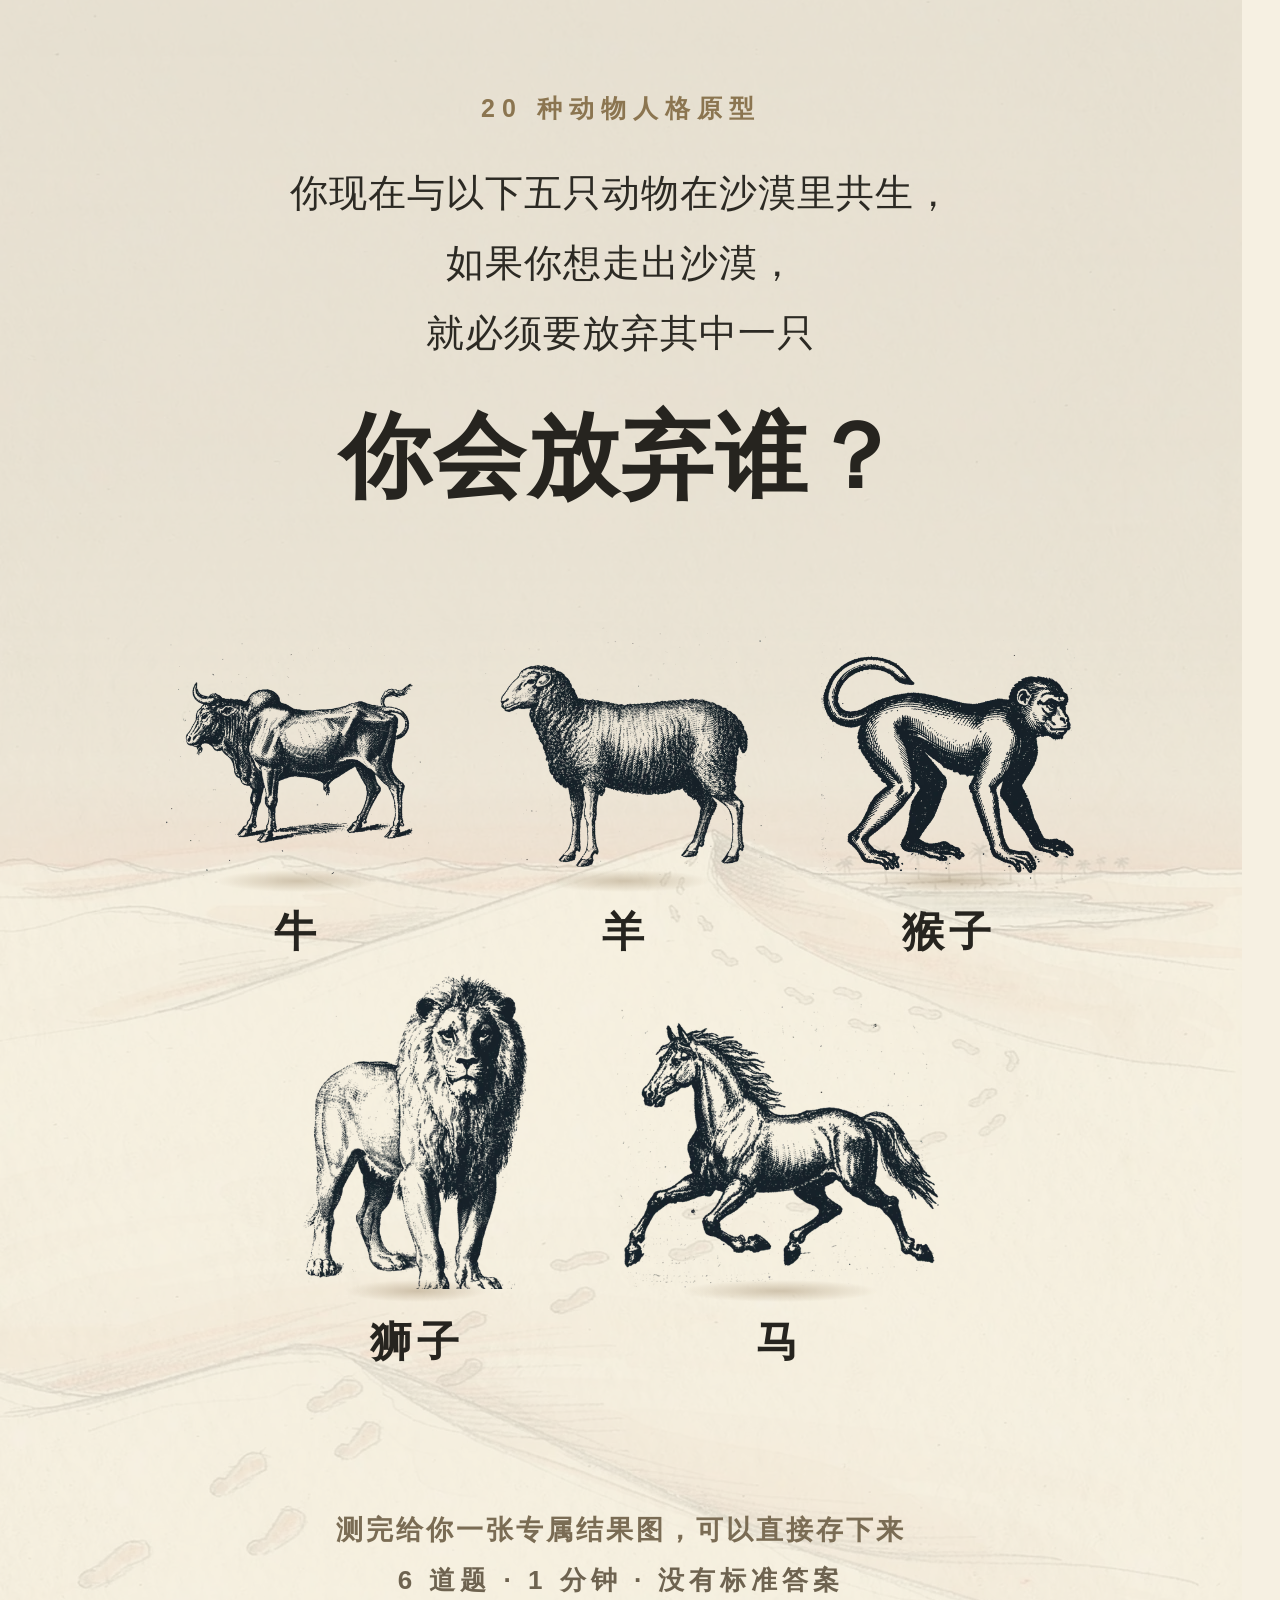
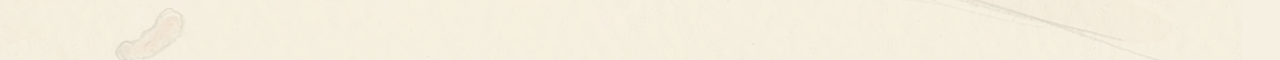
==== cards.html @ 16d73aee "小红书图文：10 张竖版卡片改用铅笔场景图，封面重排 + 文案包 - cards.html：封面改为纸底 + 五只动物两排陈列；2-6 题各配一张场景插画；   结果卡去掉压在动物上的脚注；统一暖纸色" ====
<!DOCTYPE html>
<html lang="zh-CN">
<head>
<meta charset="UTF-8">
<style>
  @page { size: 1242px 1660px; margin: 0; }
  * { margin: 0; padding: 0; box-sizing: border-box; }
  body { width: 1242px; height: 1660px; overflow: hidden;
         font-family: "Microsoft YaHei", "PingFang SC", sans-serif;
         background: #F6F0E2; color: #2C2A24; }
  body::after { content: ''; position: absolute; inset: 0; pointer-events: none; opacity: .28;
    mix-blend-mode: multiply; background-image: url('assets/noise.webp'); background-size: 220px 220px; }
  .card { position: absolute; inset: 0; width: 1242px; height: 1660px; display: none; overflow: hidden; }
  .card.on { display: block; }

  /* 场景图铺满，顶部裁掉一段空天 */
  .scene { position: absolute; inset: 0;
           background-position: center bottom; background-size: 1242px auto; background-repeat: no-repeat; }

  .stage { position: absolute; left: 108px; right: 108px; text-align: center; }
  .chapter { font-size: 25px; letter-spacing: 7px; color: #8B7550; font-weight: 700; }
  .story { font-size: 40px; line-height: 2.0; font-weight: 500; letter-spacing: 1.5px; color: #2C2A24; }
  .story p { margin: 0; }
  .ask { font-size: 90px; font-weight: 700; letter-spacing: 4px; color: #26241F; margin-top: 26px; }
  .hint { font-size: 26px; letter-spacing: 4px; color: #7A6C54; margin-top: 32px; font-weight: 600; }
  .foot { position: absolute; bottom: 62px; left: 0; right: 0; text-align: center;
          font-size: 26px; letter-spacing: 5px; color: #6E6350; font-weight: 600; }

  /* 结果页 */
  .rtag { font-size: 27px; letter-spacing: 8px; color: #8B7550; font-weight: 700; }
  .typeName { font-size: 118px; font-weight: 700; letter-spacing: 14px; color: #26241F; }
  .typeSub { font-size: 30px; letter-spacing: 7px; color: #7A6C54; margin-top: 22px; font-weight: 600; }
  .punch { font-size: 54px; font-weight: 700; line-height: 1.66; letter-spacing: 2px; color: #26241F; }
  .traits { font-size: 28px; letter-spacing: 2px; color: #5F5646; font-weight: 500; }

  /* 封面 */
  .cover-lead { font-size: 38px; line-height: 1.84; font-weight: 500; letter-spacing: 1px; }
  .cover-ask { font-size: 92px; font-weight: 700; letter-spacing: 2px; margin-top: 26px; color: #26241F; }
  .arow { position: absolute; left: 0; right: 0; display: flex; justify-content: center;
          align-items: flex-end; }
  .acell { display: flex; flex-direction: column; align-items: center; }
  .acell img { display: block; mix-blend-mode: multiply; }
  .aname { font-size: 42px; font-weight: 700; letter-spacing: 5px; margin-top: 8px; color: #26241F; }
  .sh { width: 82%; height: 30px; margin-top: -13px;
        background: radial-gradient(50% 50% at 50% 50%, rgba(120,92,54,.30) 0%, rgba(120,92,54,0) 74%); }
</style>
</head>
<body>

<!-- 01 封面 -->
<div class="card" id="c1">
  <div class="scene" style="background-image:url('assets/scenes/cards/footprints.webp'); opacity:.2"></div>
  <div class="stage" style="top:92px">
    <div class="chapter">20 种动物人格原型</div>
    <div class="cover-lead" style="margin-top:34px">你现在与以下五只动物在沙漠里共生，<br>如果你想走出沙漠，<br>就必须要放弃其中一只</div>
    <div class="cover-ask">你会放弃谁？</div>
  </div>

  <div class="arow" style="bottom:700px; gap:52px">
    <div class="acell"><img src="assets/animals/clean/ox.webp"     style="height:248px;"><div class="sh"></div><div class="aname">牛</div></div>
    <div class="acell"><img src="assets/animals/clean/sheep.webp"  style="height:254px;"><div class="sh"></div><div class="aname">羊</div></div>
    <div class="acell"><img src="assets/animals/clean/monkey.webp" style="height:242px;"><div class="sh"></div><div class="aname">猴子</div></div>
  </div>

  <div class="arow" style="bottom:290px; gap:84px">
    <div class="acell"><img src="assets/animals/clean/lion.webp"  style="height:318px;"><div class="sh"></div><div class="aname">狮子</div></div>
    <div class="acell"><img src="assets/animals/clean/horse.webp" style="height:296px;"><div class="sh"></div><div class="aname">马</div></div>
  </div>

  <div style="position:absolute; left:0; right:0; bottom:112px; text-align:center;
              font-size:27px; letter-spacing:3px; color:#7A6C54; font-weight:600">测完给你一张专属结果图，可以直接存下来</div>
  <div class="foot">6 道题 · 1 分钟 · 没有标准答案</div>
</div>

<!-- 02 再放弃一只 -->
<div class="card" id="c2">
  <div class="scene" style="background-image:url('assets/scenes/cards/footprints.webp')"></div>
  <div class="stage" style="top:250px">
    <div class="chapter">第 2 轮 / 共 4 轮</div>
    <div class="story" style="margin-top:44px">
      <p>你与剩下四只动物继续前行，</p>
      <p>走了一段路程后，</p>
      <p>你必须再放弃一只动物，</p>
    </div>
    <div class="ask">你会放弃谁？</div>
    <div class="hint">先在心里选一个，再往下翻</div>
  </div>
</div>

<!-- 03 绿洲干涸 -->
<div class="card" id="c3">
  <div class="scene" style="background-image:url('assets/scenes/cards/dry_well.webp')"></div>
  <div class="stage" style="top:118px">
    <div class="chapter">第 3 轮 / 共 4 轮</div>
    <div class="story" style="margin-top:36px; font-size:34px; line-height:1.92">
      <p>你与剩下三只动物继续前行，</p>
      <p>突然，你们发现了绿洲。</p>
      <p>但是，水已经干涸。</p>
      <p>这时，你又必须放弃一只。</p>
    </div>
    <div class="ask" style="font-size:82px; margin-top:20px">你会放弃谁？</div>
    <div class="hint">还剩三只</div>
  </div>
</div>

<!-- 04 只能带一只走 -->
<div class="card" id="c4">
  <div class="scene" style="background-image:url('assets/scenes/cards/two_dune.webp')"></div>
  <div class="stage" style="top:158px">
    <div class="chapter">第 4 轮 / 共 4 轮</div>
    <div class="story" style="margin-top:40px; font-size:40px; line-height:1.94">
      <p>你与剩下两只动物继续前行，</p>
      <p>在走出沙漠前，</p>
      <p>你只能带一只动物离开沙漠，</p>
      <p>最后</p>
    </div>
    <div class="ask" style="font-size:80px; margin-top:16px; line-height:1.38">你会选择谁？<br>又会放弃谁？</div>
  </div>
</div>

<!-- 05 递水 -->
<div class="card" id="c5">
  <div class="scene" style="background-image:url('assets/scenes/cards/water_empty.webp')"></div>
  <div class="stage" style="top:120px">
    <div class="chapter">还差两道题 · 这题不计分</div>
    <div class="story" style="margin-top:40px; font-size:39px; line-height:1.95">
      <p>走出沙漠的那一刻，你忽然想到：</p>
      <p>如果当初下一场雨，五只都能活下来。</p>
    </div>
    <div class="ask" style="font-size:84px; margin-top:30px">你最想先把水递给谁？</div>
  </div>
</div>

<!-- 06 回望 -->
<div class="card" id="c6">
  <div class="scene" style="background-image:url('assets/scenes/cards/look_back.webp')"></div>
  <div class="stage" style="top:196px">
    <div class="chapter">最后一题</div>
    <div class="story" style="margin-top:52px; font-size:44px; line-height:2.06">
      <p>走出沙漠之后，</p>
      <p>你回头看了一眼。</p>
    </div>
    <div class="ask" style="font-size:82px; margin-top:34px">最舍不得的是谁？</div>
    <div class="hint">答完就出结果</div>
  </div>
</div>

<!-- 07 结果：狮·马 -->
<div class="card" id="c7">
  <div class="scene" style="background-image:url('assets/scenes/cards/lion_horse.webp')"></div>
  <div class="stage" style="top:170px">
    <div class="rtag">20 种动物人格 · 测出来是这个</div>
    <div class="typeName" style="margin-top:44px">狮 · 马</div>
    <div class="typeSub">掌控为主 · 奔跑为底</div>
    <div class="punch" style="margin-top:64px">你不是不合群，<br>你是受不了被安排。</div>
    <div class="traits" style="margin-top:52px">天生扛事 · 讨厌被安排 · 越没人管越靠谱</div>
  </div>
</div>

<!-- 08 结果：牛·羊 -->
<div class="card" id="c8">
  <div class="scene" style="background-image:url('assets/scenes/cards/ox_sheep.webp')"></div>
  <div class="stage" style="top:140px">
    <div class="rtag">20 种动物人格 · 测出来是这个</div>
    <div class="typeName" style="margin-top:44px">牛 · 羊</div>
    <div class="typeSub">实干为主 · 守护为底</div>
    <div class="punch" style="margin-top:44px">你从不拒绝，<br>所以没人问你要不要。</div>
    <div class="traits" style="margin-top:34px">从不拒绝 · 记得所有人的口味 · 累了也不说</div>
  </div>
</div>

<!-- 09 结果：羊·猴 -->
<div class="card" id="c9">
  <div class="scene" style="background-image:url('assets/scenes/cards/sheep_monkey.webp')"></div>
  <div class="stage" style="top:170px">
    <div class="rtag">20 种动物人格 · 测出来是这个</div>
    <div class="typeName" style="margin-top:44px">羊 · 猴</div>
    <div class="typeSub">守护为主 · 机敏为底</div>
    <div class="punch" style="margin-top:64px">你在人群里最热闹，<br>回家最空。</div>
    <div class="traits" style="margin-top:52px">场面上最熟 · 回家最空 · 报喜不报忧</div>
  </div>
</div>

<!-- 10 结尾 -->
<div class="card" id="c10">
  <div class="scene" style="background-image:url('assets/scenes/cards/five_walk.webp')"></div>
  <div class="stage" style="top:196px">
    <div class="chapter">沙漠走完了</div>
    <div class="ask" style="font-size:90px; margin-top:44px; line-height:1.44">20 种动物人格<br>你是哪一种</div>
    <div class="story" style="margin-top:46px; font-size:33px; line-height:1.9; font-weight:400">
      <p>六道题，没有标准答案。</p>
      <p>但你的每一次放弃，</p>
      <p>都在暴露你在乎什么。</p>
    </div>
  </div>
  <div class="foot">评论区告诉我：你第 1 轮放弃了谁</div>
</div>

<script>
  var n = (location.hash || '#1').slice(1);
  var el = document.getElementById(n.charAt(0) === 'c' ? n : 'c' + n);
  if (el) el.classList.add('on');
</script>
</body>
</html>
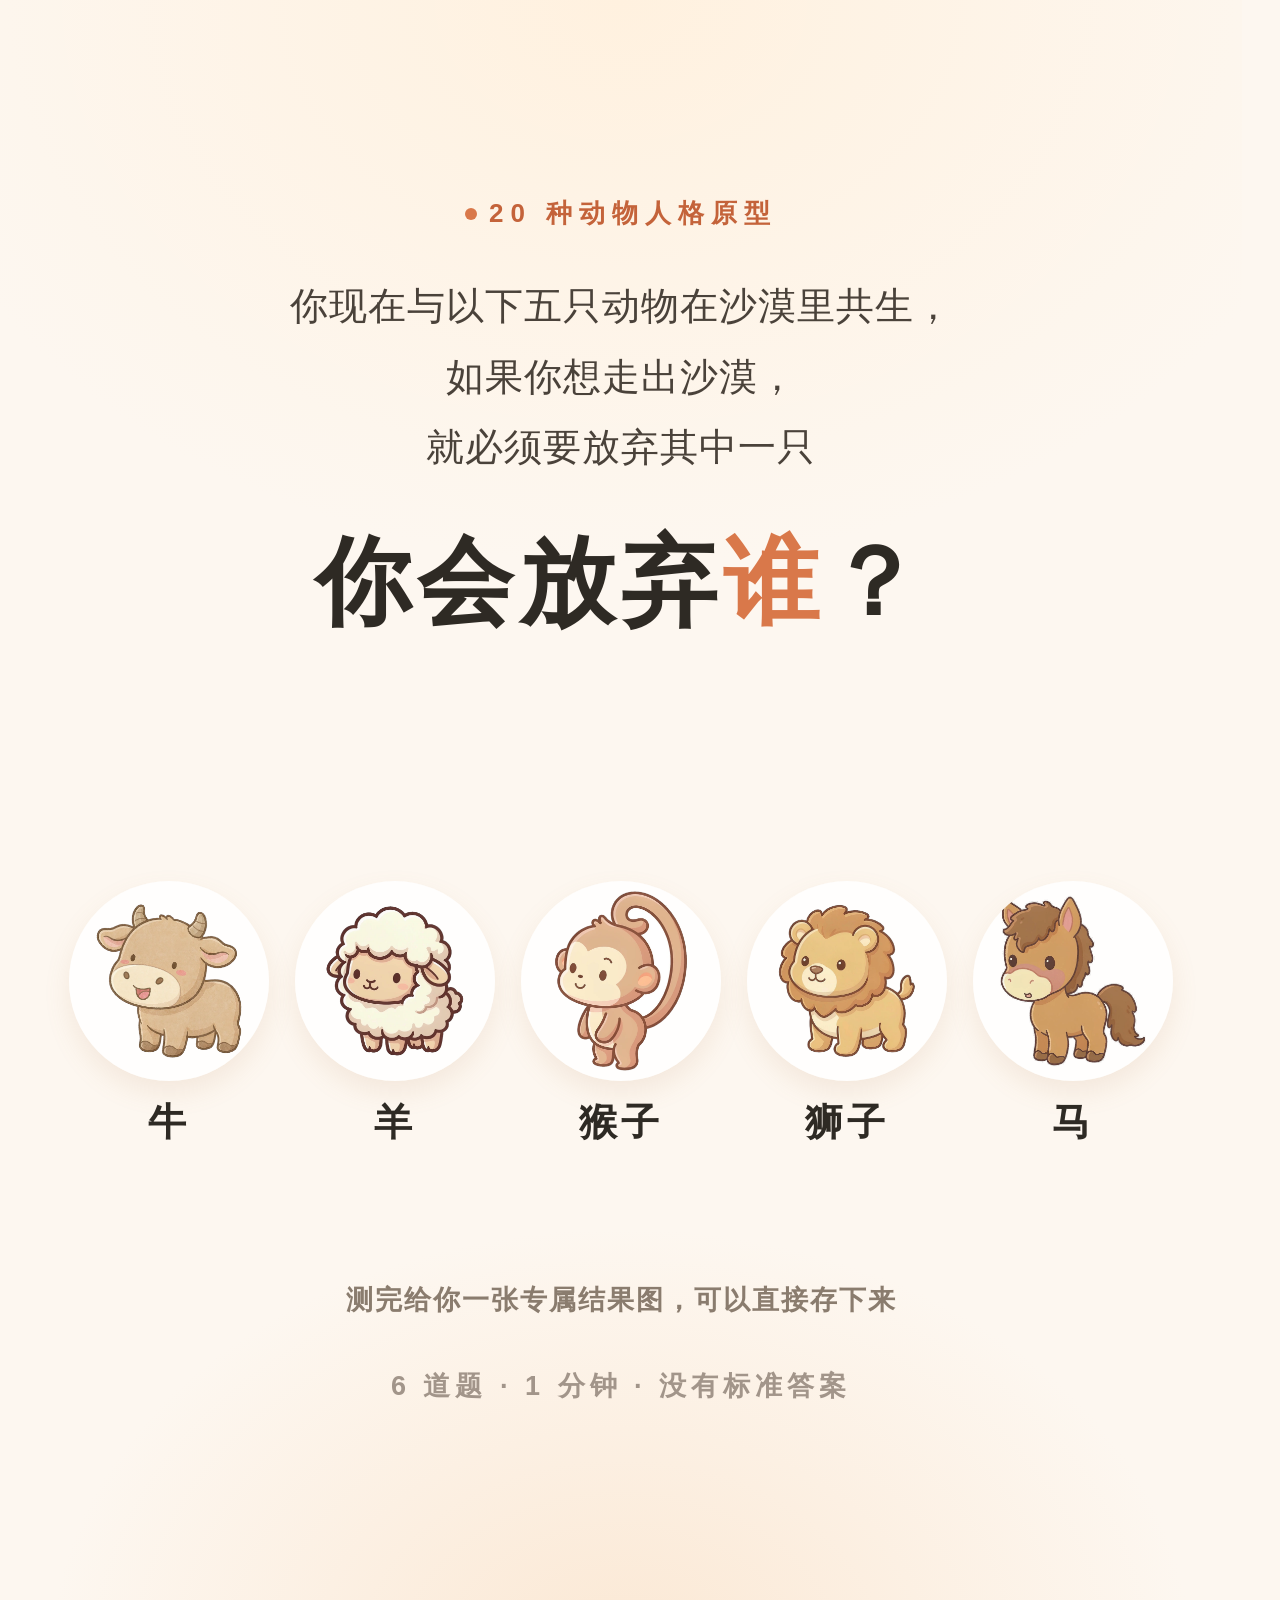
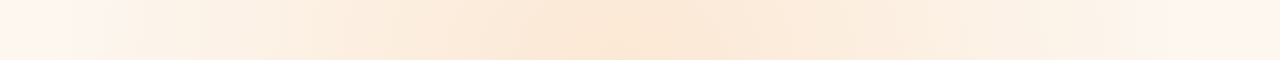
==== commit 80f31421: "小红书图文统一为 Q 版：奶油底 + 白卡 + 陶土橙，场景换成扁平插画 - cards.html 整套重做：与网站同一套设计语言（#FDF7F0 奶油底、白色圆角卡、   #D9784A 陶土橙、橙" ====
--- a/cards.html
+++ b/cards.html
@@ -3,197 +3,276 @@
 <head>
 <meta charset="UTF-8">
 <style>
+  /* 与站点同一套视觉：奶油底 / 白圆角卡 / 陶土橙 / 暖灰文字 */
   @page { size: 1242px 1660px; margin: 0; }
   * { margin: 0; padding: 0; box-sizing: border-box; }
-  body { width: 1242px; height: 1660px; overflow: hidden;
-         font-family: "Microsoft YaHei", "PingFang SC", sans-serif;
-         background: #F6F0E2; color: #2C2A24; }
-  body::after { content: ''; position: absolute; inset: 0; pointer-events: none; opacity: .28;
-    mix-blend-mode: multiply; background-image: url('assets/noise.webp'); background-size: 220px 220px; }
-  .card { position: absolute; inset: 0; width: 1242px; height: 1660px; display: none; overflow: hidden; }
-  .card.on { display: block; }
-
-  /* 场景图铺满，顶部裁掉一段空天 */
-  .scene { position: absolute; inset: 0;
-           background-position: center bottom; background-size: 1242px auto; background-repeat: no-repeat; }
-
-  .stage { position: absolute; left: 108px; right: 108px; text-align: center; }
-  .chapter { font-size: 25px; letter-spacing: 7px; color: #8B7550; font-weight: 700; }
-  .story { font-size: 40px; line-height: 2.0; font-weight: 500; letter-spacing: 1.5px; color: #2C2A24; }
-  .story p { margin: 0; }
-  .ask { font-size: 90px; font-weight: 700; letter-spacing: 4px; color: #26241F; margin-top: 26px; }
-  .hint { font-size: 26px; letter-spacing: 4px; color: #7A6C54; margin-top: 32px; font-weight: 600; }
-  .foot { position: absolute; bottom: 62px; left: 0; right: 0; text-align: center;
-          font-size: 26px; letter-spacing: 5px; color: #6E6350; font-weight: 600; }
-
-  /* 结果页 */
-  .rtag { font-size: 27px; letter-spacing: 8px; color: #8B7550; font-weight: 700; }
-  .typeName { font-size: 118px; font-weight: 700; letter-spacing: 14px; color: #26241F; }
-  .typeSub { font-size: 30px; letter-spacing: 7px; color: #7A6C54; margin-top: 22px; font-weight: 600; }
-  .punch { font-size: 54px; font-weight: 700; line-height: 1.66; letter-spacing: 2px; color: #26241F; }
-  .traits { font-size: 28px; letter-spacing: 2px; color: #5F5646; font-weight: 500; }
-
-  /* 封面 */
-  .cover-lead { font-size: 38px; line-height: 1.84; font-weight: 500; letter-spacing: 1px; }
-  .cover-ask { font-size: 92px; font-weight: 700; letter-spacing: 2px; margin-top: 26px; color: #26241F; }
-  .arow { position: absolute; left: 0; right: 0; display: flex; justify-content: center;
-          align-items: flex-end; }
-  .acell { display: flex; flex-direction: column; align-items: center; }
-  .acell img { display: block; mix-blend-mode: multiply; }
-  .aname { font-size: 42px; font-weight: 700; letter-spacing: 5px; margin-top: 8px; color: #26241F; }
-  .sh { width: 82%; height: 30px; margin-top: -13px;
-        background: radial-gradient(50% 50% at 50% 50%, rgba(120,92,54,.30) 0%, rgba(120,92,54,0) 74%); }
+  :root {
+    --cream:#FDF7F0; --card:#FFFFFF; --ink:#3A342D; --ink2:#6E6358; --ink3:#A2958A;
+    --orange:#D9784A; --orange-d:#C4633A; --orange-soft:#FCEEE2; --line:#F2E6D9;
+    --shadow:0 18px 44px rgba(184,137,96,.16);
+    --sans:"Microsoft YaHei","PingFang SC",sans-serif;
+  }
+  body { width:1242px; height:1660px; overflow:hidden; background:#FDF7F0;
+         font-family:var(--sans); color:#3A342D; -webkit-font-smoothing:antialiased; }
+
+  .card { position:absolute; inset:0; width:1242px; height:1660px; display:none; overflow:hidden; }
+  .card.on { display:block; }
+
+  /* 场景铺满，底部对齐（插画下方是沙丘，上方是空天） */
+  .scene { position:absolute; inset:0; background-position:center top;
+           background-size:1242px auto; background-repeat:no-repeat; }
+  /* 封面用的顶部暖光 */
+  .glow { position:absolute; inset:0;
+          background:
+            radial-gradient(60% 34% at 50% 0%, #FFF1DF 0%, rgba(255,241,223,0) 100%),
+            radial-gradient(46% 26% at 50% 100%, #FBE8D4 0%, rgba(251,232,212,0) 100%); }
+
+  /* 极淡的奶油罩，压住插画细节，让文字更干净 */
+  .veil { position:absolute; inset:0;
+          background:linear-gradient(180deg, rgba(253,247,240,.55) 0%, rgba(253,247,240,.10) 42%, rgba(253,247,240,0) 62%); }
+
+  /* 通用文字块 */
+  .stage { position:absolute; left:96px; right:96px; text-align:center; }
+
+  .tag { display:inline-flex; align-items:center; gap:12px;
+         font-size:26px; font-weight:700; letter-spacing:7px; color:#C4633A; }
+  .tag::before { content:''; width:12px; height:12px; border-radius:50%; background:#D9784A; }
+
+  .story { font-size:40px; line-height:1.98; font-weight:500; letter-spacing:1.2px; color:#3A342D; }
+  .story p { margin:0; }
+  .ask { font-size:92px; font-weight:800; letter-spacing:3px; color:#2E2A24; line-height:1.28; }
+  .hint { font-size:27px; letter-spacing:4px; color:#8A7C6E; font-weight:600; }
+
+  /* 白卡 */
+  .paper { position:absolute; left:84px; right:84px;
+           background:#FFFFFF; border-radius:48px;
+           box-shadow:0 20px 50px rgba(170,124,84,.14);
+           padding:66px 62px 62px; text-align:center; }
+  .paper .divider { width:96px; height:6px; border-radius:6px; background:#F4D9C4;
+                    margin:0 auto 40px; }
+
+  .foot { position:absolute; bottom:66px; left:0; right:0; text-align:center;
+          font-size:27px; letter-spacing:5px; color:#7C6E60; font-weight:600; }
+  .foot span { display:inline-block; padding:15px 34px; border-radius:100px;
+               background:rgba(253,247,240,.86); box-shadow:0 6px 18px rgba(170,124,84,.10); }
+
+  /* ---------- 封面 ---------- */
+  .c-title { font-size:96px; font-weight:800; letter-spacing:6px; color:#2E2A24; }
+  .c-title em { font-style:normal; color:#D9784A; }
+  .c-lead { font-size:38px; line-height:1.86; font-weight:500; letter-spacing:1px; color:#4A423A; }
+  .arow { position:absolute; left:0; right:0; display:flex; justify-content:center; align-items:flex-end; }
+  .acell { display:flex; flex-direction:column; align-items:center; }
+  .acell .disc { width:200px; height:200px; border-radius:50%;
+                 background:rgba(255,255,255,.85);
+                 box-shadow:0 12px 26px rgba(184,137,96,.13);
+                 display:flex; align-items:center; justify-content:center; overflow:hidden; }
+  .acell .disc img { width:100%; height:100%; object-fit:contain; padding:4px; }
+  .aname { font-size:38px; font-weight:700; letter-spacing:4px; margin-top:16px; color:#2E2A24; }
+  .c-note { font-size:27px; letter-spacing:2px; color:#8A7C6E; font-weight:600; }
+
+  /* ---------- 结果 ---------- */
+  .rtag { font-size:27px; font-weight:700; letter-spacing:8px; color:#C4633A; }
+  .typeName { font-size:132px; font-weight:800; letter-spacing:14px; color:#2E2A24; line-height:1.16; }
+  .typeName em { font-style:normal; color:#E08A5C; }
+  .typeSub { font-size:30px; letter-spacing:6px; color:#8A7C6E; margin-top:20px; font-weight:600; }
+  .punch { font-size:56px; font-weight:800; line-height:1.62; letter-spacing:1px; color:#2E2A24; }
+  .traits { font-size:28px; letter-spacing:2px; color:#6E6358; font-weight:500; }
+  .duo { display:flex; justify-content:center; align-items:flex-end; gap:44px; }
+  .duo .disc { width:250px; height:250px; border-radius:50%;
+               background:#FCEEE2; display:flex; align-items:center; justify-content:center; overflow:hidden; }
+  .duo .disc img { width:100%; height:100%; object-fit:contain; padding:4px; }
+  .duo .nm { font-size:30px; font-weight:700; letter-spacing:3px; margin-top:12px; color:#6E6358; text-align:center; }
 </style>
 </head>
 <body>
 
 <!-- 01 封面 -->
 <div class="card" id="c1">
-  <div class="scene" style="background-image:url('assets/scenes/cards/footprints.webp'); opacity:.2"></div>
-  <div class="stage" style="top:92px">
-    <div class="chapter">20 种动物人格原型</div>
-    <div class="cover-lead" style="margin-top:34px">你现在与以下五只动物在沙漠里共生，<br>如果你想走出沙漠，<br>就必须要放弃其中一只</div>
-    <div class="cover-ask">你会放弃谁？</div>
-  </div>
-
-  <div class="arow" style="bottom:700px; gap:52px">
-    <div class="acell"><img src="assets/animals/clean/ox.webp"     style="height:248px;"><div class="sh"></div><div class="aname">牛</div></div>
-    <div class="acell"><img src="assets/animals/clean/sheep.webp"  style="height:254px;"><div class="sh"></div><div class="aname">羊</div></div>
-    <div class="acell"><img src="assets/animals/clean/monkey.webp" style="height:242px;"><div class="sh"></div><div class="aname">猴子</div></div>
-  </div>
-
-  <div class="arow" style="bottom:290px; gap:84px">
-    <div class="acell"><img src="assets/animals/clean/lion.webp"  style="height:318px;"><div class="sh"></div><div class="aname">狮子</div></div>
-    <div class="acell"><img src="assets/animals/clean/horse.webp" style="height:296px;"><div class="sh"></div><div class="aname">马</div></div>
-  </div>
-
-  <div style="position:absolute; left:0; right:0; bottom:112px; text-align:center;
-              font-size:27px; letter-spacing:3px; color:#7A6C54; font-weight:600">测完给你一张专属结果图，可以直接存下来</div>
-  <div class="foot">6 道题 · 1 分钟 · 没有标准答案</div>
+  <div class="glow"></div>
+
+  <div class="stage" style="top:196px">
+    <div class="tag">20 种动物人格原型</div>
+    <div class="c-lead" style="margin-top:40px">你现在与以下五只动物在沙漠里共生，<br>如果你想走出沙漠，<br>就必须要放弃其中一只</div>
+    <div class="c-title" style="margin-top:36px">你会放弃<em>谁</em>？</div>
+  </div>
+
+  <div class="arow" style="bottom:512px; gap:26px">
+    <div class="acell"><div class="disc"><img src="assets/animals/cute/ox.webp"></div><div class="aname">牛</div></div>
+    <div class="acell"><div class="disc"><img src="assets/animals/cute/sheep.webp"></div><div class="aname">羊</div></div>
+    <div class="acell"><div class="disc"><img src="assets/animals/cute/monkey.webp"></div><div class="aname">猴子</div></div>
+    <div class="acell"><div class="disc"><img src="assets/animals/cute/lion.webp"></div><div class="aname">狮子</div></div>
+    <div class="acell"><div class="disc"><img src="assets/animals/cute/horse.webp"></div><div class="aname">马</div></div>
+  </div>
+
+  <div style="position:absolute; left:0; right:0; bottom:342px; text-align:center" class="c-note">
+    测完给你一张专属结果图，可以直接存下来
+  </div>
+  <div style="position:absolute; left:0; right:0; bottom:256px; text-align:center;
+              font-size:27px; letter-spacing:5px; color:#A2958A; font-weight:600">
+    6 道题 · 1 分钟 · 没有标准答案
+  </div>
 </div>
 
 <!-- 02 再放弃一只 -->
 <div class="card" id="c2">
-  <div class="scene" style="background-image:url('assets/scenes/cards/footprints.webp')"></div>
-  <div class="stage" style="top:250px">
-    <div class="chapter">第 2 轮 / 共 4 轮</div>
-    <div class="story" style="margin-top:44px">
+  <div class="scene" style="background-image:url('assets/scenes/cute/footprints.webp')"></div>
+  <div class="veil"></div>
+  <div class="stage" style="top:120px">
+    <div class="tag">第 2 轮 / 共 4 轮</div>
+  </div>
+  <div class="paper" style="top:214px">
+    <div class="divider"></div>
+    <div class="story">
       <p>你与剩下四只动物继续前行，</p>
       <p>走了一段路程后，</p>
       <p>你必须再放弃一只动物，</p>
     </div>
-    <div class="ask">你会放弃谁？</div>
-    <div class="hint">先在心里选一个，再往下翻</div>
+    <div class="ask" style="margin-top:44px">你会放弃谁？</div>
+    <div class="hint" style="margin-top:34px">先在心里选一个，再往下翻</div>
   </div>
 </div>
 
 <!-- 03 绿洲干涸 -->
 <div class="card" id="c3">
-  <div class="scene" style="background-image:url('assets/scenes/cards/dry_well.webp')"></div>
-  <div class="stage" style="top:118px">
-    <div class="chapter">第 3 轮 / 共 4 轮</div>
-    <div class="story" style="margin-top:36px; font-size:34px; line-height:1.92">
+  <div class="scene" style="background-image:url('assets/scenes/cute/dry_well.webp'); background-position:center 40px"></div>
+  <div class="veil"></div>
+  <div class="stage" style="top:120px">
+    <div class="tag">第 3 轮 / 共 4 轮</div>
+  </div>
+  <div class="paper" style="top:214px">
+    <div class="divider"></div>
+    <div class="story" style="font-size:38px">
       <p>你与剩下三只动物继续前行，</p>
       <p>突然，你们发现了绿洲。</p>
       <p>但是，水已经干涸。</p>
       <p>这时，你又必须放弃一只。</p>
     </div>
-    <div class="ask" style="font-size:82px; margin-top:20px">你会放弃谁？</div>
-    <div class="hint">还剩三只</div>
+    <div class="ask" style="font-size:84px; margin-top:36px">你会放弃谁？</div>
+    <div class="hint" style="margin-top:30px">还剩三只</div>
   </div>
 </div>
 
 <!-- 04 只能带一只走 -->
 <div class="card" id="c4">
-  <div class="scene" style="background-image:url('assets/scenes/cards/two_dune.webp')"></div>
-  <div class="stage" style="top:158px">
-    <div class="chapter">第 4 轮 / 共 4 轮</div>
-    <div class="story" style="margin-top:40px; font-size:40px; line-height:1.94">
+  <div class="scene" style="background-image:url('assets/scenes/cute/two_dune.webp')"></div>
+  <div class="veil"></div>
+  <div class="stage" style="top:120px">
+    <div class="tag">第 4 轮 / 共 4 轮</div>
+  </div>
+  <div class="paper" style="top:214px">
+    <div class="divider"></div>
+    <div class="story">
       <p>你与剩下两只动物继续前行，</p>
       <p>在走出沙漠前，</p>
-      <p>你只能带一只动物离开沙漠，</p>
-      <p>最后</p>
-    </div>
-    <div class="ask" style="font-size:80px; margin-top:16px; line-height:1.38">你会选择谁？<br>又会放弃谁？</div>
+      <p>你只能带一只动物离开沙漠。</p>
+    </div>
+    <div class="ask" style="font-size:80px; margin-top:38px">你会选择谁？<br>又会放弃谁？</div>
   </div>
 </div>
 
 <!-- 05 递水 -->
 <div class="card" id="c5">
-  <div class="scene" style="background-image:url('assets/scenes/cards/water_empty.webp')"></div>
-  <div class="stage" style="top:120px">
-    <div class="chapter">还差两道题 · 这题不计分</div>
-    <div class="story" style="margin-top:40px; font-size:39px; line-height:1.95">
+  <div class="scene" style="background-image:url('assets/scenes/cute/water_empty.webp')"></div>
+  <div class="veil"></div>
+  <div class="stage" style="top:120px">
+    <div class="tag" style="letter-spacing:5px">还差两道题 · 这题不计分</div>
+  </div>
+  <div class="paper" style="top:230px">
+    <div class="divider"></div>
+    <div class="story" style="font-size:40px">
       <p>走出沙漠的那一刻，你忽然想到：</p>
       <p>如果当初下一场雨，五只都能活下来。</p>
     </div>
-    <div class="ask" style="font-size:84px; margin-top:30px">你最想先把水递给谁？</div>
+    <div class="ask" style="font-size:82px; margin-top:40px">你最想先把水<br>递给谁？</div>
   </div>
 </div>
 
 <!-- 06 回望 -->
 <div class="card" id="c6">
-  <div class="scene" style="background-image:url('assets/scenes/cards/look_back.webp')"></div>
-  <div class="stage" style="top:196px">
-    <div class="chapter">最后一题</div>
-    <div class="story" style="margin-top:52px; font-size:44px; line-height:2.06">
+  <div class="scene" style="background-image:url('assets/scenes/cute/look_back.webp')"></div>
+  <div class="veil"></div>
+  <div class="stage" style="top:120px">
+    <div class="tag">最后一题</div>
+  </div>
+  <div class="paper" style="top:250px">
+    <div class="divider"></div>
+    <div class="story" style="font-size:44px; line-height:2.06">
       <p>走出沙漠之后，</p>
       <p>你回头看了一眼。</p>
     </div>
-    <div class="ask" style="font-size:82px; margin-top:34px">最舍不得的是谁？</div>
-    <div class="hint">答完就出结果</div>
+    <div class="ask" style="font-size:82px; margin-top:40px">最舍不得的是谁？</div>
+    <div class="hint" style="margin-top:32px">答完就出结果</div>
   </div>
 </div>
 
 <!-- 07 结果：狮·马 -->
 <div class="card" id="c7">
-  <div class="scene" style="background-image:url('assets/scenes/cards/lion_horse.webp')"></div>
-  <div class="stage" style="top:170px">
+  <div class="scene" style="background-image:url('assets/scenes/cute/five_walk.webp')"></div>
+  <div class="veil"></div>
+  <div class="paper" style="top:150px">
     <div class="rtag">20 种动物人格 · 测出来是这个</div>
-    <div class="typeName" style="margin-top:44px">狮 · 马</div>
+    <div class="duo" style="margin-top:44px">
+      <div><div class="disc"><img src="assets/animals/cute/lion.webp"></div></div>
+      <div><div class="disc"><img src="assets/animals/cute/horse.webp"></div></div>
+    </div>
+    <div class="typeName" style="margin-top:34px; font-size:112px">狮<em>·</em>马</div>
     <div class="typeSub">掌控为主 · 奔跑为底</div>
-    <div class="punch" style="margin-top:64px">你不是不合群，<br>你是受不了被安排。</div>
-    <div class="traits" style="margin-top:52px">天生扛事 · 讨厌被安排 · 越没人管越靠谱</div>
+    <div class="punch" style="margin-top:52px">你不是不合群，<br>你是受不了被安排。</div>
+    <div class="traits" style="margin-top:44px">天生扛事 · 讨厌被安排 · 越没人管越靠谱</div>
   </div>
 </div>
 
 <!-- 08 结果：牛·羊 -->
 <div class="card" id="c8">
-  <div class="scene" style="background-image:url('assets/scenes/cards/ox_sheep.webp')"></div>
-  <div class="stage" style="top:140px">
+  <div class="scene" style="background-image:url('assets/scenes/cute/five_walk.webp')"></div>
+  <div class="veil"></div>
+  <div class="paper" style="top:150px">
     <div class="rtag">20 种动物人格 · 测出来是这个</div>
-    <div class="typeName" style="margin-top:44px">牛 · 羊</div>
+    <div class="duo" style="margin-top:44px">
+      <div><div class="disc"><img src="assets/animals/cute/ox.webp"></div></div>
+      <div><div class="disc"><img src="assets/animals/cute/sheep.webp"></div></div>
+    </div>
+    <div class="typeName" style="margin-top:34px; font-size:112px">牛<em>·</em>羊</div>
     <div class="typeSub">实干为主 · 守护为底</div>
-    <div class="punch" style="margin-top:44px">你从不拒绝，<br>所以没人问你要不要。</div>
-    <div class="traits" style="margin-top:34px">从不拒绝 · 记得所有人的口味 · 累了也不说</div>
+    <div class="punch" style="margin-top:52px">你从不拒绝，<br>所以没人问你要不要。</div>
+    <div class="traits" style="margin-top:44px">从不拒绝 · 记得所有人的口味 · 累了也不说</div>
   </div>
 </div>
 
 <!-- 09 结果：羊·猴 -->
 <div class="card" id="c9">
-  <div class="scene" style="background-image:url('assets/scenes/cards/sheep_monkey.webp')"></div>
-  <div class="stage" style="top:170px">
+  <div class="scene" style="background-image:url('assets/scenes/cute/five_walk.webp')"></div>
+  <div class="veil"></div>
+  <div class="paper" style="top:150px">
     <div class="rtag">20 种动物人格 · 测出来是这个</div>
-    <div class="typeName" style="margin-top:44px">羊 · 猴</div>
+    <div class="duo" style="margin-top:44px">
+      <div><div class="disc"><img src="assets/animals/cute/sheep.webp"></div></div>
+      <div><div class="disc"><img src="assets/animals/cute/monkey.webp"></div></div>
+    </div>
+    <div class="typeName" style="margin-top:34px; font-size:112px">羊<em>·</em>猴</div>
     <div class="typeSub">守护为主 · 机敏为底</div>
-    <div class="punch" style="margin-top:64px">你在人群里最热闹，<br>回家最空。</div>
-    <div class="traits" style="margin-top:52px">场面上最熟 · 回家最空 · 报喜不报忧</div>
+    <div class="punch" style="margin-top:52px">你在人群里最热闹，<br>回家最空。</div>
+    <div class="traits" style="margin-top:44px">场面上最熟 · 回家最空 · 报喜不报忧</div>
   </div>
 </div>
 
 <!-- 10 结尾 -->
 <div class="card" id="c10">
-  <div class="scene" style="background-image:url('assets/scenes/cards/five_walk.webp')"></div>
-  <div class="stage" style="top:196px">
-    <div class="chapter">沙漠走完了</div>
-    <div class="ask" style="font-size:90px; margin-top:44px; line-height:1.44">20 种动物人格<br>你是哪一种</div>
-    <div class="story" style="margin-top:46px; font-size:33px; line-height:1.9; font-weight:400">
+  <div class="scene" style="background-image:url('assets/scenes/cute/footprints.webp')"></div>
+  <div class="veil"></div>
+  <div class="stage" style="top:130px">
+    <div class="tag">沙漠走完了</div>
+  </div>
+  <div class="paper" style="top:230px">
+    <div class="divider"></div>
+    <div class="ask" style="font-size:88px; line-height:1.44">20 种动物人格<br>你是哪一种</div>
+    <div class="story" style="margin-top:48px; font-size:34px; line-height:1.9; font-weight:400; color:#6E6358">
       <p>六道题，没有标准答案。</p>
       <p>但你的每一次放弃，</p>
       <p>都在暴露你在乎什么。</p>
     </div>
   </div>
-  <div class="foot">评论区告诉我：你第 1 轮放弃了谁</div>
+  <div class="foot"><span>评论区告诉我：你第 1 轮放弃了谁</span></div>
 </div>
 
 <script>
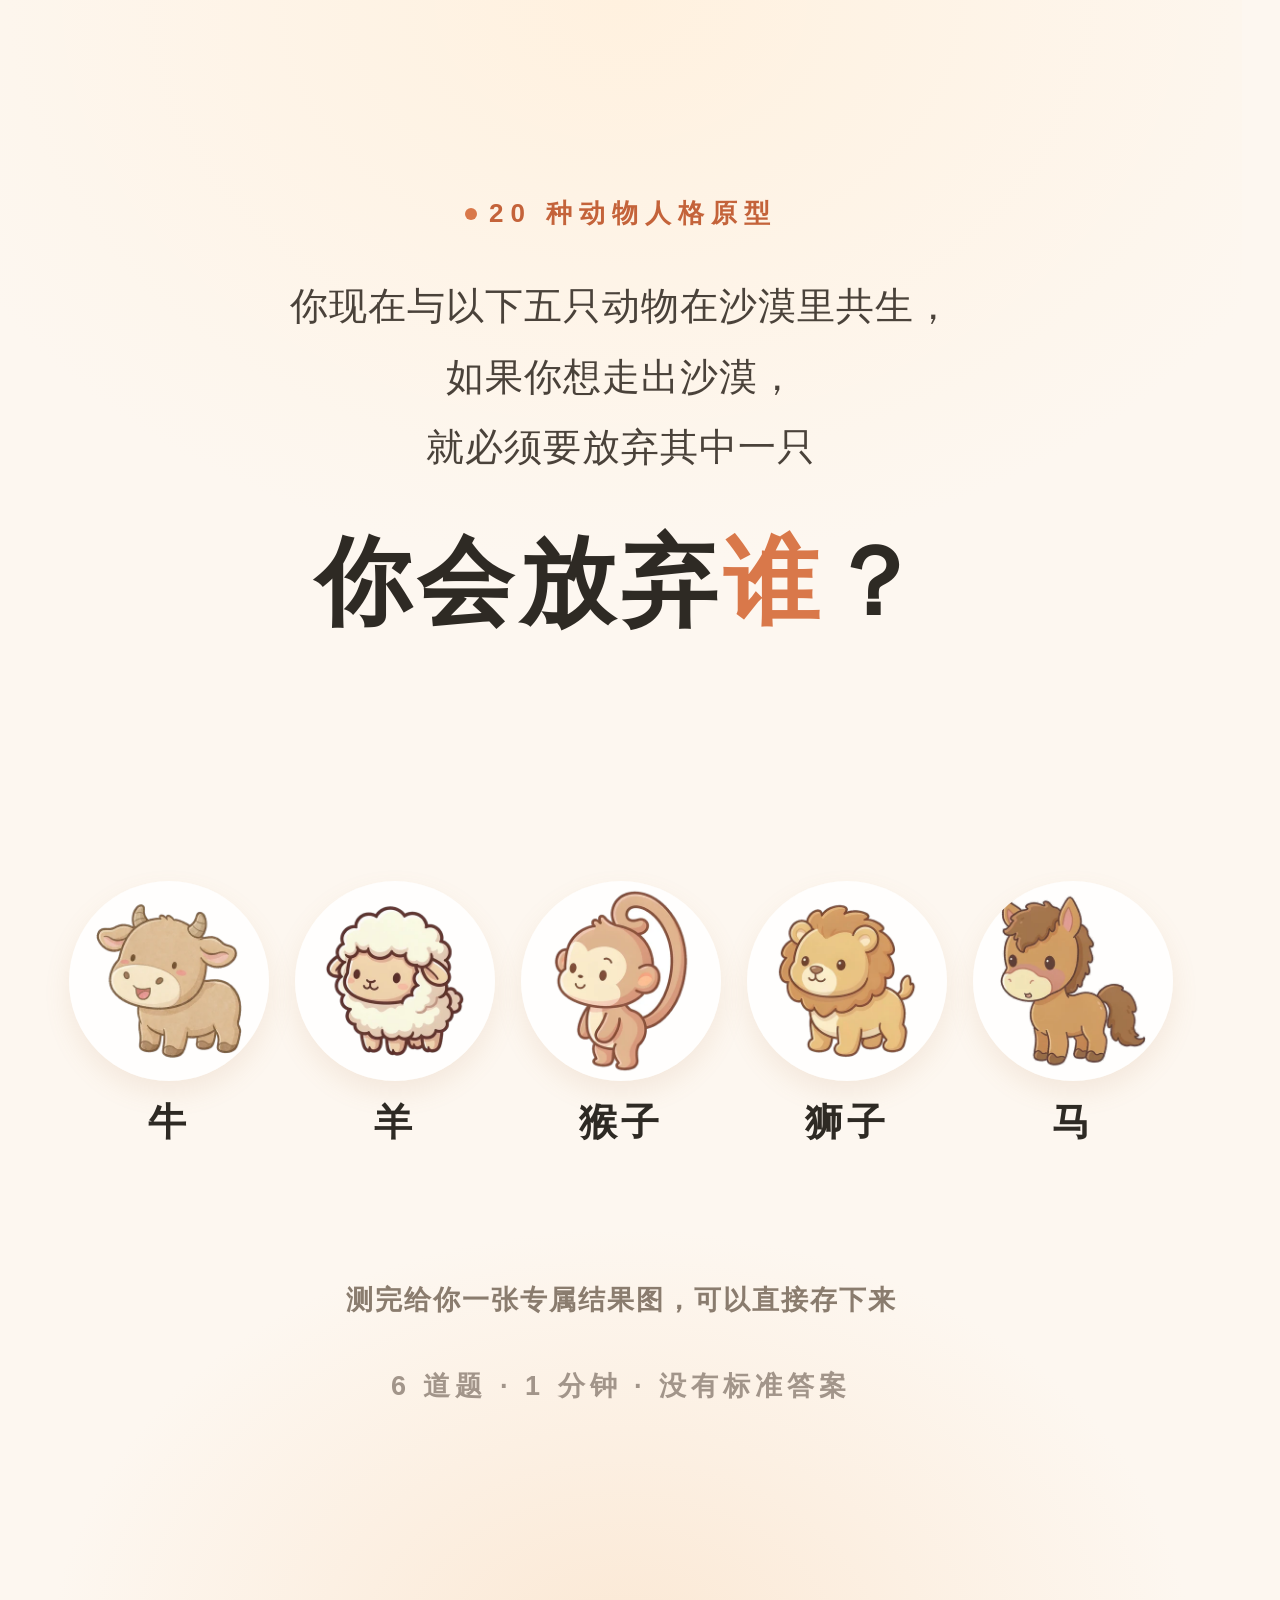
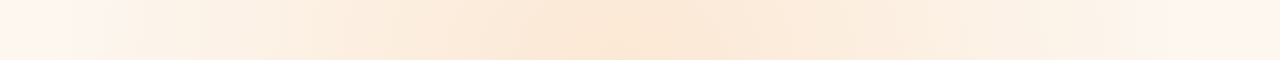
==== commit 994ee637: "图文补一张「依据」卡；介绍页五只动物头像放大到能看清 Q 版 - cards.html 新增 c10：为什么问的是「放弃」，讲荣格原型、《心理类型》   主导与辅助、罗夏墨迹投射三条来源，原结尾卡改为" ====
--- a/cards.html
+++ b/cards.html
@@ -82,6 +82,21 @@
                background:#FCEEE2; display:flex; align-items:center; justify-content:center; overflow:hidden; }
   .duo .disc img { width:100%; height:100%; object-fit:contain; padding:4px; }
   .duo .nm { font-size:30px; font-weight:700; letter-spacing:3px; margin-top:12px; color:#6E6358; text-align:center; }
+
+  /* ---------- 依据卡 ---------- */
+  .why-title { font-size:72px; font-weight:800; letter-spacing:2px; line-height:1.38; color:#2E2A24; }
+  .why { display:flex; flex-direction:column; gap:42px; }
+  .why-item { display:flex; gap:22px; }
+  .why-no { flex:0 0 52px; padding-top:9px; font-size:24px; font-weight:800;
+            letter-spacing:1px; color:#D9784A; }
+  .why-bd { flex:1; }
+  .why-h { font-size:34px; font-weight:800; letter-spacing:1px; color:#2E2A24; }
+  .why-p { margin-top:10px; font-size:29px; line-height:1.82; font-weight:500; color:#6E6358; }
+  .why-quote { margin-top:56px; padding-top:34px; border-top:1px solid #F2E6D9;
+               text-align:center; font-size:40px; font-weight:800; line-height:1.5;
+               letter-spacing:1px; color:#C4633A; }
+  .why-foot { margin-top:26px; text-align:center; font-size:26px;
+              letter-spacing:2px; color:#A2958A; font-weight:600; }
 </style>
 </head>
 <body>
@@ -256,8 +271,49 @@
   </div>
 </div>
 
-<!-- 10 结尾 -->
+<!-- 10 依据 -->
 <div class="card" id="c10">
+  <div class="glow"></div>
+
+  <div class="stage" style="top:170px">
+    <div class="tag" style="letter-spacing:6px">为什么问的是「放弃」</div>
+  </div>
+
+  <div class="paper" style="top:300px; text-align:left">
+    <div class="divider" style="margin-bottom:40px"></div>
+    <div class="why-title">这套题<br>不是随口编的</div>
+
+    <div class="why" style="margin-top:46px">
+      <div class="why-item">
+        <div class="why-no">01</div>
+        <div class="why-bd">
+          <div class="why-h">原型 · 荣格</div>
+          <div class="why-p">动物是人类共有的心理底片。狮、马、牛、羊、猴，在寓言里站了几千年，各自背着一种活法。</div>
+        </div>
+      </div>
+      <div class="why-item">
+        <div class="why-no">02</div>
+        <div class="why-bd">
+          <div class="why-h">双层 · 主导与辅助</div>
+          <div class="why-p">你有一项用得最顺手的活法，还有一项替它兜底。《心理类型》把这叫主导与辅助，5 只主导 × 4 种底色，正好 20 种。</div>
+        </div>
+      </div>
+      <div class="why-item">
+        <div class="why-no">03</div>
+        <div class="why-bd">
+          <div class="why-h">投射 · 罗夏墨迹</div>
+          <div class="why-p">不问「你是谁」，只给一团墨迹、一幅看不清的画，让你自己填进去。这套题的处境是：水不够，你必须放弃。</div>
+        </div>
+      </div>
+    </div>
+
+    <div class="why-quote">放弃的顺序，<br>比自我描述诚实。</div>
+    <div class="why-foot">这不是心理诊断，只是一面镜子</div>
+  </div>
+</div>
+
+<!-- 11 结尾 -->
+<div class="card" id="c11">
   <div class="scene" style="background-image:url('assets/scenes/cute/footprints.webp')"></div>
   <div class="veil"></div>
   <div class="stage" style="top:130px">
